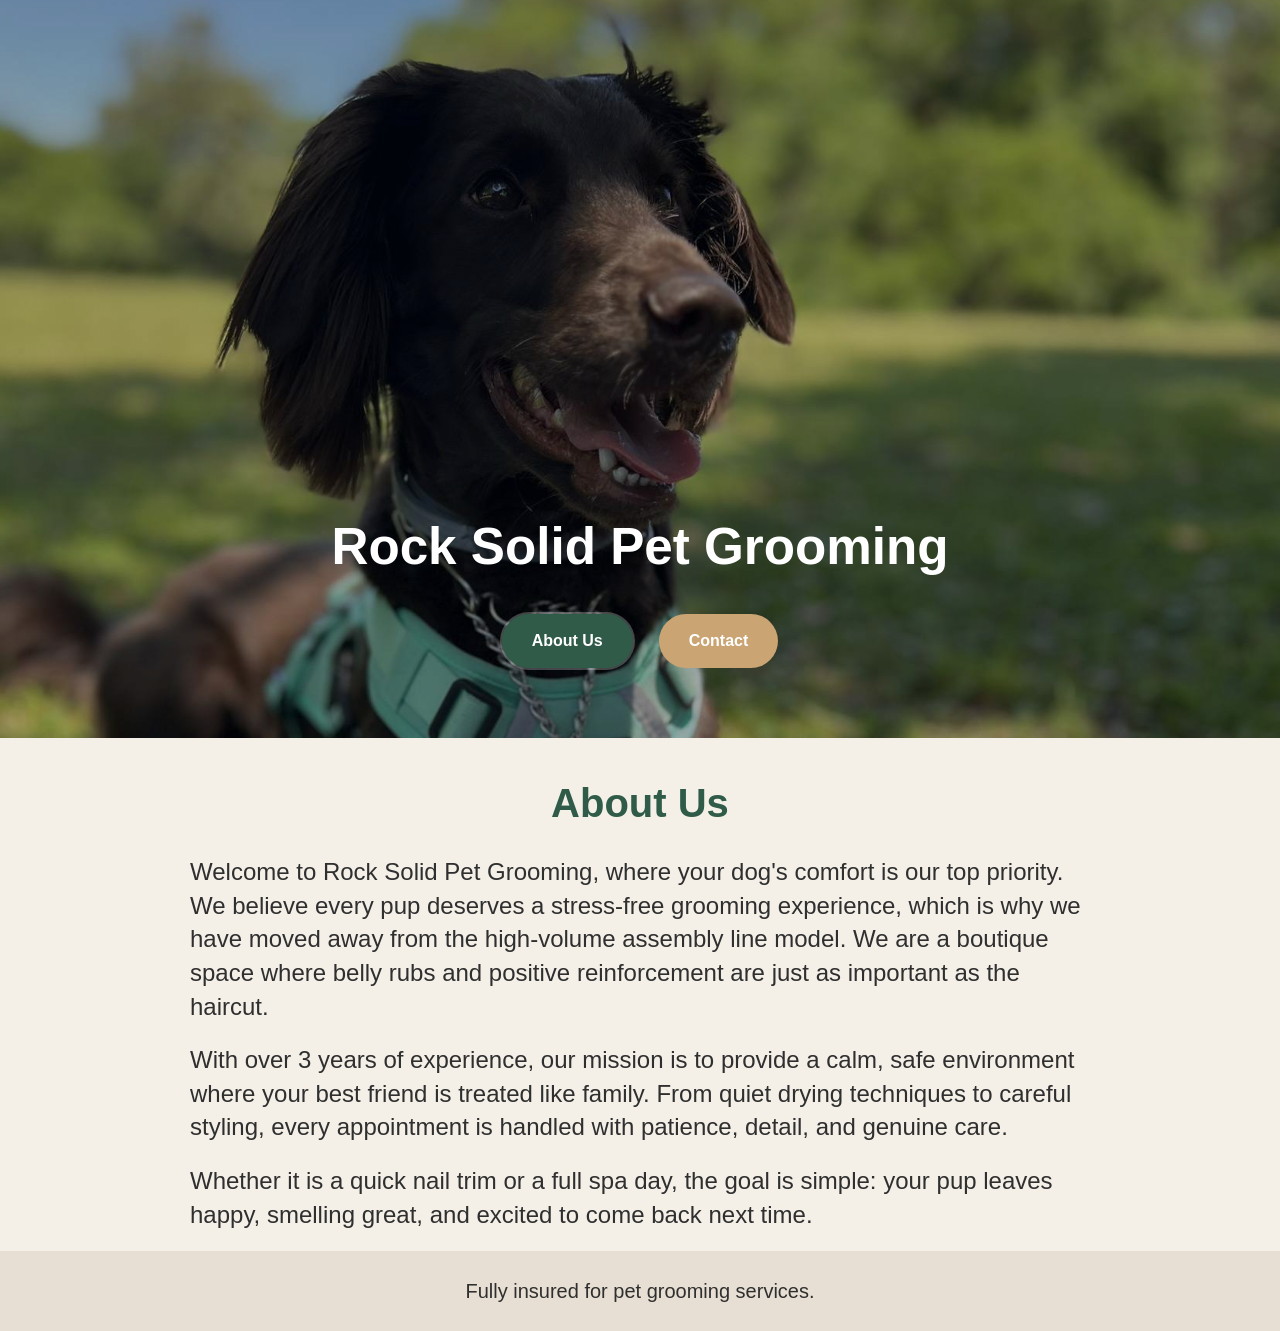
==== index.html @ a6730464 "removed price page removed price page" ====
<!DOCTYPE html>
<html lang="en">
<head>
  <meta charset="utf-8">
  <meta name="viewport" content="width=device-width,initial-scale=1">
  <meta name="description" content="Rock Solid Pet Grooming offers calm, one-on-one pet grooming with patient care, detailed styling, and a low-stress experience for your dog.">
  <meta name="robots" content="index, follow">
  <title>Rock Solid Pet Grooming | About Us</title>
  <link rel="stylesheet" href="styles.css?v=20260322">
</head>
<body>
  <header class="hero hero-about">
    <div class="hero-content">
      <h1>Rock Solid Pet Grooming</h1>
      <div class="nav-buttons hero-nav">
        <a href="#about" class="hero-btn is-active" aria-current="page">About Us</a>
        <!-- <a href="price_page.html" class="hero-btn">Services &amp; Pricing</a> -->
        <a href="contact.html" class="hero-btn">Contact</a>
      </div>
    </div>
  </header>

  <main>
    <section id="about">
      <h2>About Us</h2>
      <p>
        Welcome to Rock Solid Pet Grooming, where your dog's comfort is our top priority.
        We believe every pup deserves a stress-free grooming experience, which is why we have
        moved away from the high-volume assembly line model. We are a boutique space where
        belly rubs and positive reinforcement are just as important as the haircut.
      </p>
      <p>
        With over 3 years of experience, our mission is to provide a calm, safe environment
        where your best friend is treated like family. From quiet drying techniques to careful
        styling, every appointment is handled with patience, detail, and genuine care.
      </p>
      <p>
        Whether it is a quick nail trim or a full spa day, the goal is simple: your pup leaves
        happy, smelling great, and excited to come back next time.
      </p>
    </section>
  </main>

  <section class="footer-strip footer-simple">
    <p>Fully insured for pet grooming services.</p>
  </section>
</body>
</html>
---- styles.css ----
* {
  box-sizing: border-box;
}

html {
  scroll-behavior: smooth;
}

body {
  margin: 0;
  font-family: Arial, sans-serif;
  background: #f4f0e8;
  color: #2f2f2f;
  line-height: 1.6;
}

a {
  text-decoration: none;
}

/* HERO */
.hero {
  background:
    linear-gradient(rgba(0, 0, 0, 0.35), rgba(0, 0, 0, 0.35)),
    url("/imageshero.jpg");
  background-size: cover;
  background-position: center 10%;
  background-repeat: no-repeat;
  min-height: 111vh;
  display: flex;
  align-items: flex-end;
  justify-content: center;
  text-align: center;
  color: rgb(255, 255, 255);
  padding: 120px 20px;
}

.hero-about {
  min-height: 82vh;
  padding: 110px 20px 70px;
}

.hero-content {
  max-width: 800px;
  margin: 0 auto;
}

.hero h1 {
  font-size: 3.2rem;
  margin-bottom: 12px;
}

.hero-btn {
  display: inline-block;
  background: #caa472;
  color: white;
  padding: 14px 30px;
  border-radius: 999px;
  font-weight: bold;
  margin: 8px 6px 0;
  transition: background 0.2s ease, transform 0.2s ease;
}

.hero-btn:hover {
  background: #b89263;
  transform: translateY(-2px);
}

/* INDEX */
.index-shell {
  min-height: 100vh;
  display: flex;
  align-items: center;
  justify-content: center;
  padding: 40px 20px;
  background:
    linear-gradient(rgba(47, 91, 72, 0.18), rgba(47, 91, 72, 0.06)),
    #f4f0e8;
}

.index-card {
  width: min(100%, 760px);
  padding: 48px 32px;
  text-align: center;
  background: #faf7f2;
  border: 1px solid #e5dccf;
  border-radius: 24px;
  box-shadow: 0 10px 24px rgba(0, 0, 0, 0.06);
}

.index-card h1 {
  margin: 0 0 16px;
  font-size: 3rem;
  color: #2f5b48;
}

.index-label {
  margin: 0 0 10px;
  color: #6d5130;
  font-size: 0.9rem;
  font-weight: bold;
  letter-spacing: 0.08em;
  text-transform: uppercase;
}

.index-copy {
  max-width: 32rem;
  margin: 0 auto 24px;
  font-size: 1.1rem;
}

.index-links {
  display: flex;
  justify-content: center;
  gap: 14px;
  flex-wrap: wrap;
}

/* MAIN SECTIONS */
main section {
  max-width: 1000px;
  margin: 0 auto;
  padding: 0 20px;
}

h2 {
  font-size: 2.5rem;
  color: #2f5b48;
  margin-bottom: 20px;
  text-align: center;
}

/* ABOUT */
#about {
  padding-top: 0;
  padding-bottom: 0;
}

#about p {
  max-width: 900px;
  margin: 0 auto 20px;
  line-height: 1.4;
  font-size: 1.5rem;
}

/* SERVICES */
#services {
  padding-top: 5px;
}

.service-grid {
  display: grid;
  grid-template-columns: repeat(auto-fit, minmax(220px, 1fr));
  gap: 24px;
  margin-top: 25px;
}

.card {
  background: #f8f4ec;
  padding: 0 20px;
  border-radius: 14px;
  box-shadow: 0 8px 20px rgba(0, 0, 0, 0.05);
  transition: transform 0.2s ease;
  text-align: center;
}

.card:hover {
  transform: translateY(-4px);
}

.card h3 {
  margin-top: 0;
  margin-bottom: 10px;
  color: #2f5b48;
  font-size: 1.25rem;
}

.price {
  margin: 0;
  font-size: 1.25rem;
  font-weight: bold;
  color: #caa472;
}

.pricing-note {
  margin-top: 24px;
  font-size: 0.76rem;
  color: #555;
  text-align: center;
}

.pricing-link-row {
  margin-top: 24px;
  text-align: center;
}

/* SHARED BANNER / BUTTONS */
.top-banner {
  background-color: #e7dfd3;
  padding: 36px 24px 32px;
  text-align: center;
  border-bottom: 1px solid #d8cebf;
}

.top-banner h1 {
  margin: 0;
  font-size: 52px;
  color: white;
}

.top-banner p {
  margin: 10px 0 24px;
  font-size: 18px;
  color: tan;
}

.nav-buttons {
  display: flex;
  justify-content: center;
  gap: 14px;
  flex-wrap: wrap;
}

.hero-nav {
  margin-top: 18px;
}

.nav-button,
.hero-button {
  display: inline-block;
  background-color: #caa472;
  color: white;
  padding: 12px 28px;
  border-radius: 999px;
  font-weight: bold;
  transition: background-color 0.2s ease;
}

.nav-button:hover,
.hero-button:hover {
  background-color: #b89263;
}

.nav-button.secondary {
  background-color: #2f5b48;
}

.hero-btn.is-active,
.nav-button.is-active {
  background-color: #2f5b48;
  box-shadow: 0 0 0 2px rgba(255, 255, 255, 0.25);
  cursor: default;
}

/* SHARED PAGE LAYOUT */
.section {
  max-width: 1150px;
  margin: 0 auto;
  padding: 70px 24px;
}

.section-title {
  text-align: center;
  font-size: 56px;
  color: #2f5b48;
  margin: 0 0 18px;
  font-weight: 700;
}

.section-text {
  max-width: 900px;
  margin: 0 auto 50px;
  text-align: center;
  font-size: 20px;
  line-height: 1.7;
  color: #4d4d4d;
}

.pricing-banner {
  background:
    linear-gradient(rgba(47, 91, 72, 0.7), rgba(47, 91, 72, 0.55)),
    url("/imageshero.jpg");
  background-size: cover;
  background-position: center;
}

.pricing-page {
  padding-top: 40px;
  padding-bottom: 72px;
}

.doc-preview {
  max-width: 1120px;
  margin: 0 auto;
}

.doc-image {
  display: block;
  width: 100%;
  border: 1px solid #d8cebf;
  border-radius: 20px;
  background: white;
  box-shadow: 0 10px 24px rgba(0, 0, 0, 0.06);
}

.section-heading-block {
  margin-bottom: 44px;
}

.contact-page {
  padding-top: 56px;
  padding-bottom: 72px;
}

.contact-card {
  max-width: 760px;
  margin: 0 auto;
  padding: 36px 32px;
  text-align: center;
  background: #faf7f2;
  border: 1px solid #e5dccf;
  border-radius: 20px;
  box-shadow: 0 10px 24px rgba(0, 0, 0, 0.06);
}

.contact-card .section-text {
  margin-bottom: 28px;
}

.contact-line {
  margin: 12px 0;
  font-size: 1.2rem;
}

.contact-line a {
  color: #2f5b48;
  font-weight: bold;
}

/* INTAKE FORM */
.intake-page {
  padding-top: 56px;
  padding-bottom: 72px;
}

.intake-shell {
  max-width: 980px;
  margin: 0 auto;
}

.intake-heading .section-text {
  margin-bottom: 0;
}

.intake-form {
  background: #faf7f2;
  border: 1px solid #e5dccf;
  border-radius: 24px;
  box-shadow: 0 10px 24px rgba(0, 0, 0, 0.06);
  padding: 36px 32px;
}

.form-section + .form-section {
  margin-top: 36px;
  padding-top: 36px;
  border-top: 1px solid #e5dccf;
}

.form-section h3 {
  margin: 0 0 18px;
  font-size: 1.65rem;
  color: #2f5b48;
}

.form-grid {
  display: grid;
  gap: 18px;
}

.two-column {
  grid-template-columns: repeat(2, minmax(0, 1fr));
}

.three-column {
  grid-template-columns: repeat(3, minmax(0, 1fr));
}

.stacked {
  grid-template-columns: 1fr;
}

.intake-form label,
.intake-form legend,
.form-intro {
  font-size: 0.98rem;
  color: #3c3c3c;
}

.intake-form label {
  display: block;
  font-weight: 600;
}

.intake-form input[type="text"],
.intake-form input[type="tel"],
.intake-form input[type="email"],
.intake-form input[type="date"],
.intake-form textarea {
  width: 100%;
  margin-top: 8px;
  padding: 14px 16px;
  border: 1px solid #d8cebf;
  border-radius: 14px;
  background: #fffdf9;
  color: #2f2f2f;
  font: inherit;
}

.intake-form textarea {
  resize: vertical;
  min-height: 110px;
}

.intake-form fieldset {
  margin: 0;
  padding: 0;
  border: 0;
}

.intake-form legend {
  margin-bottom: 12px;
  font-weight: 700;
}

.choice-row,
.choice-grid {
  display: grid;
  gap: 12px;
}

.choice-row {
  grid-template-columns: repeat(auto-fit, minmax(180px, max-content));
}

.choice-grid {
  grid-template-columns: repeat(auto-fit, minmax(180px, 1fr));
}

.choice-pill,
.choice-card,
.check-card {
  display: flex;
  gap: 10px;
  align-items: flex-start;
  padding: 14px 16px;
  background: #fffdf9;
  border: 1px solid #e1d6c7;
  border-radius: 16px;
  font-weight: 600;
}

.choice-card,
.check-card {
  min-height: 100%;
}

.choice-pill input,
.choice-card input,
.check-card input {
  margin-top: 3px;
  accent-color: #2f5b48;
}

.form-intro {
  margin: 0 0 18px;
  line-height: 1.6;
  color: #555;
}

.submit-row {
  margin-top: 36px;
  text-align: center;
}

.submit-button {
  border: 0;
  border-radius: 999px;
  background: #2f5b48;
  color: #fff;
  padding: 16px 34px;
  font: inherit;
  font-weight: 700;
  cursor: pointer;
  transition: background-color 0.2s ease, transform 0.2s ease;
}

.submit-button:hover {
  background: #264b3c;
  transform: translateY(-1px);
}

.submit-note {
  margin: 14px 0 0;
  font-size: 0.95rem;
  color: #555;
}

.sr-only {
  position: absolute;
  width: 1px;
  height: 1px;
  padding: 0;
  margin: -1px;
  overflow: hidden;
  clip: rect(0, 0, 0, 0);
  white-space: nowrap;
  border: 0;
}

/* FOOTER */
.footer-strip {
  background: #e7dfd3;
  text-align: center;
  padding: 40px 20px;
}

.footer-simple {
  padding: 24px 20px;
}

.footer-strip h2 {
  margin: 0 0 14px;
  color: #2f6b57;
  font-size: 48px;
}

.footer-strip p {
  margin: 0;
  font-size: 20px;
}

/* MOBILE */
@media (max-width: 1000px) {
  .top-banner h1,
  .section-title {
    font-size: 42px;
  }
}

@media (max-width: 768px) {
  .hero {
    min-height: 45vh;
    padding: 50px 20px;
  }

  .hero-about {
    min-height: 52vh;
    padding: 60px 20px 42px;
  }

  .hero-services {
    min-height: 50vh;
    padding: 56px 20px 42px;
  }

  .hero h1 {
    font-size: 2.3rem;
  }

  h2 {
    font-size: 2rem;
  }

  .index-card {
    padding: 36px 24px;
  }

  .index-card h1 {
    font-size: 2.3rem;
  }

  .intake-form {
    padding: 28px 20px;
  }

  .two-column,
  .three-column {
    grid-template-columns: 1fr;
  }
}

@media (max-width: 700px) {
  .top-banner h1,
  .section-title {
    font-size: 34px;
  }

  .top-banner p,
  .section-text,
  .footer-strip p {
    font-size: 18px;
  }

  .footer-strip h2 {
    font-size: 34px;
  }
}
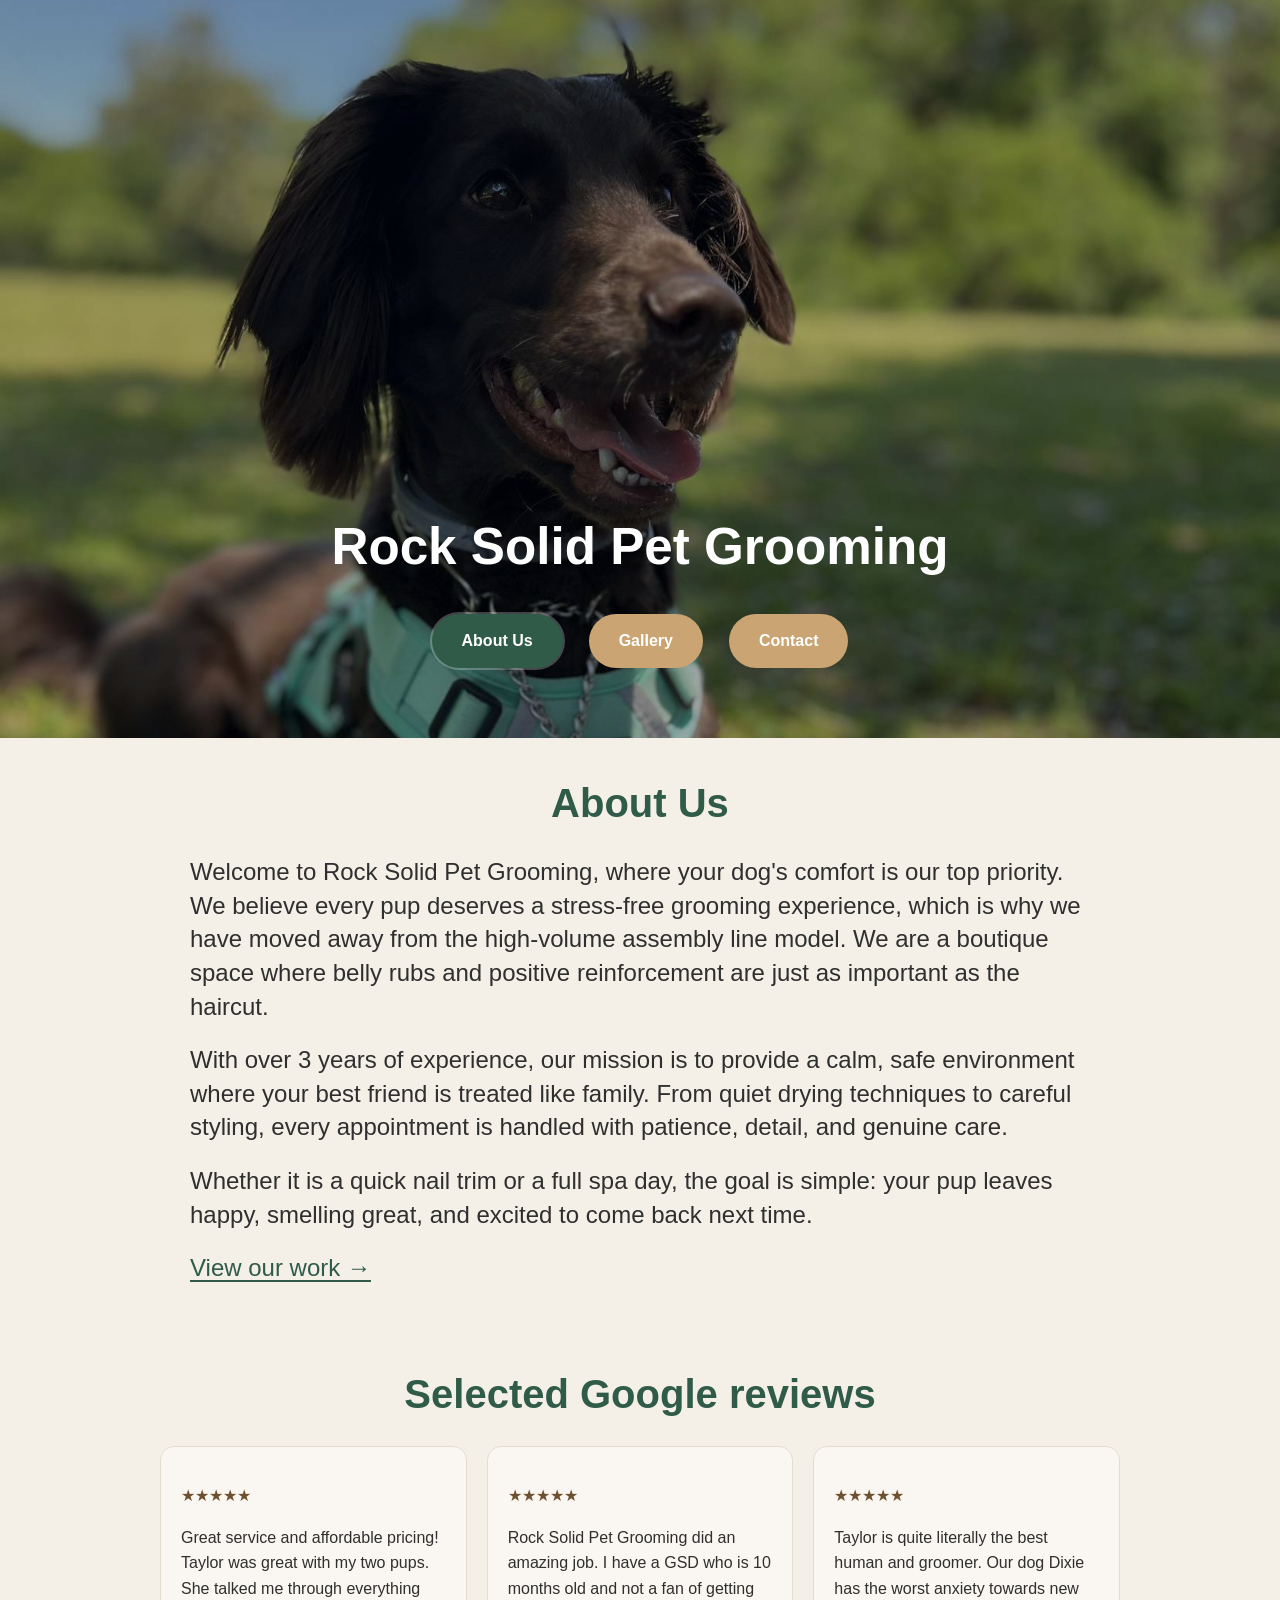
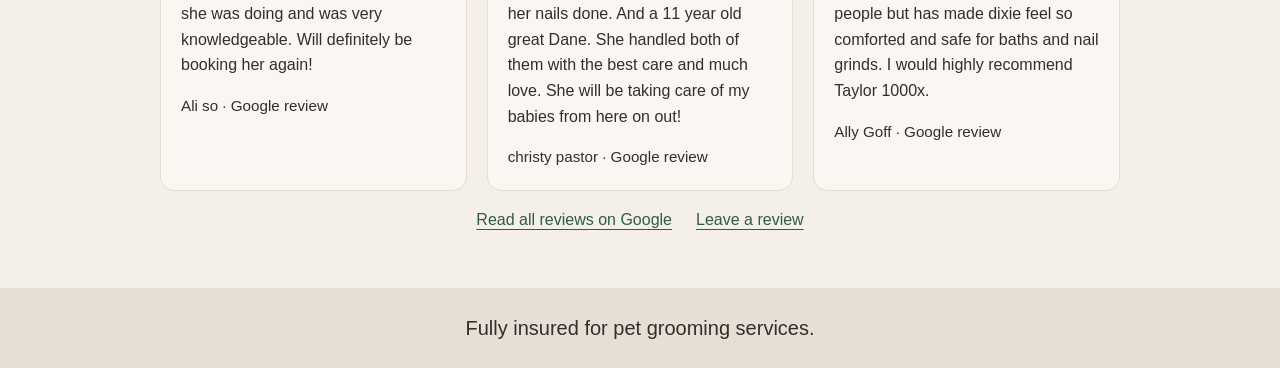
==== commit bcc7b894: "Save gallery draft and approved selected Google reviews" ====
--- a/index.html
+++ b/index.html
@@ -6,7 +6,7 @@
   <meta name="description" content="Rock Solid Pet Grooming offers calm, one-on-one pet grooming with patient care, detailed styling, and a low-stress experience for your dog.">
   <meta name="robots" content="index, follow">
   <title>Rock Solid Pet Grooming | About Us</title>
-  <link rel="stylesheet" href="styles.css?v=20260322">
+  <link rel="stylesheet" href="styles.css?v=20261004">
 </head>
 <body>
   <header class="hero hero-about">
@@ -15,6 +15,7 @@
       <div class="nav-buttons hero-nav">
         <a href="#about" class="hero-btn is-active" aria-current="page">About Us</a>
         <!-- <a href="price_page.html" class="hero-btn">Services &amp; Pricing</a> -->
+        <a href="gallery.html" class="hero-btn">Gallery</a>
         <a href="contact.html" class="hero-btn">Contact</a>
       </div>
     </div>
@@ -38,6 +39,32 @@
         Whether it is a quick nail trim or a full spa day, the goal is simple: your pup leaves
         happy, smelling great, and excited to come back next time.
       </p>
+      <p><a class="work-link" href="gallery.html">View our work &rarr;</a></p>
+    </section>
+    <section class="selected-reviews" id="reviews" aria-labelledby="reviews-title">
+      <h2 id="reviews-title">Selected Google reviews</h2>
+      <!-- Proposed selection, awaiting owner review. Wording and individual ratings verified October 4, 2026. -->
+      <div class="review-grid">
+        <figure class="review-card">
+          <p class="review-stars"><span aria-label="5 out of 5 stars"><span aria-hidden="true">★★★★★</span></span></p>
+          <blockquote><p>Great service and affordable pricing! Taylor was great with my two pups. She talked me through everything she was doing and was very knowledgeable. Will definitely be booking her again!</p></blockquote>
+          <figcaption>Ali so · Google review</figcaption>
+        </figure>
+        <figure class="review-card">
+          <p class="review-stars"><span aria-label="5 out of 5 stars"><span aria-hidden="true">★★★★★</span></span></p>
+          <blockquote><p>Rock Solid Pet Grooming did an amazing job. I have a GSD who is 10 months old and not a fan of getting her nails done. And a 11 year old great Dane. She handled both of them with the best care and much love. She will be taking care of my babies from here on out!</p></blockquote>
+          <figcaption>christy pastor · Google review</figcaption>
+        </figure>
+        <figure class="review-card">
+          <p class="review-stars"><span aria-label="5 out of 5 stars"><span aria-hidden="true">★★★★★</span></span></p>
+          <blockquote><p>Taylor is quite literally the best human and groomer. Our dog Dixie has the worst anxiety towards new people but has made dixie feel so comforted and safe for baths and nail grinds. I would highly recommend Taylor 1000x.</p></blockquote>
+          <figcaption>Ally Goff · Google review</figcaption>
+        </figure>
+      </div>
+      <p class="review-links">
+        <a href="https://www.google.com/search?kgmid=/g/11n9gpdpj_&amp;q=Rock+Solid+Pet+Grooming#lrd=0xa57da2c9472063d:0xaf195fa5d25a0309,1,,,,">Read all reviews on Google</a>
+        <a href="https://www.google.com/search?kgmid=/g/11n9gpdpj_&amp;q=Rock+Solid+Pet+Grooming#lrd=0xa57da2c9472063d:0xaf195fa5d25a0309,3,,,,">Leave a review</a>
+      </p>
     </section>
   </main>
 
--- a/styles.css
+++ b/styles.css
@@ -605,3 +605,35 @@
     font-size: 34px;
   }
 }
+
+/* GALLERY AND SELECTED REVIEWS */
+.work-link { color: #2f5b48; text-decoration: underline; text-underline-offset: 4px; }
+.gallery-page { padding-top: 36px; }
+.gallery-page .section-text { margin-bottom: 28px; }
+.gallery-grid { display: grid; grid-template-columns: repeat(3, minmax(0, 1fr)); gap: 20px; }
+.gallery-grid a { display: block; border-radius: 14px; overflow: hidden; background: #e7dfd3; }
+.gallery-grid img { display: block; width: 100%; height: auto; aspect-ratio: 1; object-fit: contain; }
+.gallery-grid a:focus-visible, .work-link:focus-visible, .selected-reviews a:focus-visible { outline: 3px solid #2f5b48; outline-offset: 4px; }
+.development-notice { padding: 20px; border: 2px dashed #6d5130; color: #6d5130; background: #faf7f2; }
+.photo-viewer { width: min(1100px, calc(100% - 24px)); max-width: none; height: calc(100dvh - 24px); max-height: none; padding: 16px; border: 0; border-radius: 16px; background: #faf7f2; color: #2f2f2f; }
+.photo-viewer[open] { display: flex; flex-direction: column; gap: 12px; }
+.photo-viewer::backdrop { background: rgba(0, 0, 0, .85); }
+.viewer-toolbar, .viewer-navigation { display: flex; justify-content: space-between; align-items: center; gap: 12px; flex-shrink: 0; }
+.viewer-count { margin: 0; }
+.photo-viewer button { min-height: 44px; padding: 10px 16px; border: 0; border-radius: 999px; background: #2f5b48; color: white; font: inherit; cursor: pointer; }
+.photo-viewer button:focus-visible { outline: 3px solid #6d5130; outline-offset: 3px; }
+.photo-viewer button:disabled { opacity: .5; cursor: default; }
+.viewer-image-area { flex: 1; min-height: 0; display: flex; justify-content: center; align-items: center; }
+.viewer-image { display: block; max-width: 100%; max-height: 100%; object-fit: contain; }
+.viewer-image[hidden] { display: none; }
+.viewer-error { text-align: center; }
+.selected-reviews { padding-top: 24px; padding-bottom: 40px; }
+.review-grid { display: grid; grid-template-columns: repeat(3, minmax(0, 1fr)); gap: 20px; }
+.review-card { margin: 0; padding: 20px; background: #faf7f2; border: 1px solid #e5dccf; border-radius: 14px; }
+.review-card blockquote { margin: 0 0 16px; }
+.review-card figcaption { font-size: .95rem; }
+.review-stars { color: #6d5130; }
+.review-links { display: flex; justify-content: center; flex-wrap: wrap; gap: 12px 24px; }
+.review-links a { color: #2f5b48; text-decoration: underline; text-underline-offset: 4px; }
+@media (max-width: 800px) { .gallery-grid { grid-template-columns: repeat(2, minmax(0, 1fr)); } .review-grid { grid-template-columns: 1fr; } }
+@media (max-width: 420px) { .gallery-grid { grid-template-columns: 1fr; gap: 16px; } .gallery-page { padding-left: 8px; padding-right: 8px; } .photo-viewer { padding: 12px; } }
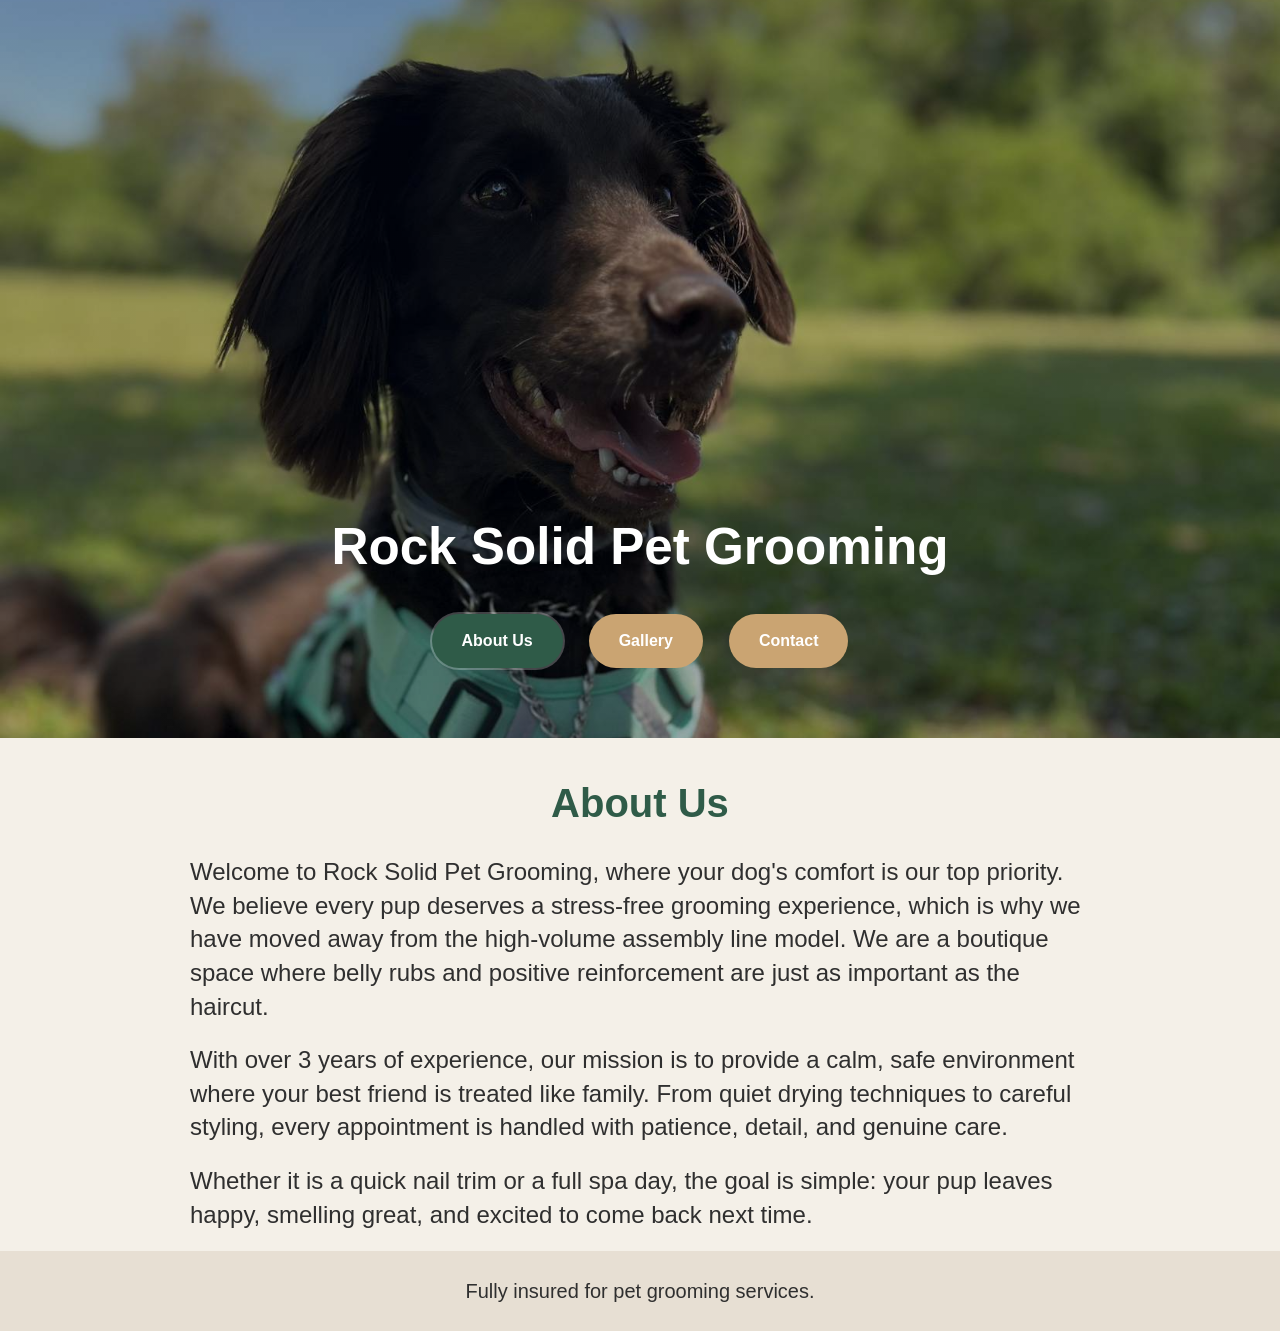
==== commit ee8c4407: "Add gallery navigation link" ====
--- a/index.html
+++ b/index.html
@@ -6,7 +6,7 @@
   <meta name="description" content="Rock Solid Pet Grooming offers calm, one-on-one pet grooming with patient care, detailed styling, and a low-stress experience for your dog.">
   <meta name="robots" content="index, follow">
   <title>Rock Solid Pet Grooming | About Us</title>
-  <link rel="stylesheet" href="styles.css?v=20261004">
+  <link rel="stylesheet" href="styles.css?v=20260322">
 </head>
 <body>
   <header class="hero hero-about">
@@ -39,32 +39,6 @@
         Whether it is a quick nail trim or a full spa day, the goal is simple: your pup leaves
         happy, smelling great, and excited to come back next time.
       </p>
-      <p><a class="work-link" href="gallery.html">View our work &rarr;</a></p>
-    </section>
-    <section class="selected-reviews" id="reviews" aria-labelledby="reviews-title">
-      <h2 id="reviews-title">Selected Google reviews</h2>
-      <!-- Proposed selection, awaiting owner review. Wording and individual ratings verified October 4, 2026. -->
-      <div class="review-grid">
-        <figure class="review-card">
-          <p class="review-stars"><span aria-label="5 out of 5 stars"><span aria-hidden="true">★★★★★</span></span></p>
-          <blockquote><p>Great service and affordable pricing! Taylor was great with my two pups. She talked me through everything she was doing and was very knowledgeable. Will definitely be booking her again!</p></blockquote>
-          <figcaption>Ali so · Google review</figcaption>
-        </figure>
-        <figure class="review-card">
-          <p class="review-stars"><span aria-label="5 out of 5 stars"><span aria-hidden="true">★★★★★</span></span></p>
-          <blockquote><p>Rock Solid Pet Grooming did an amazing job. I have a GSD who is 10 months old and not a fan of getting her nails done. And a 11 year old great Dane. She handled both of them with the best care and much love. She will be taking care of my babies from here on out!</p></blockquote>
-          <figcaption>christy pastor · Google review</figcaption>
-        </figure>
-        <figure class="review-card">
-          <p class="review-stars"><span aria-label="5 out of 5 stars"><span aria-hidden="true">★★★★★</span></span></p>
-          <blockquote><p>Taylor is quite literally the best human and groomer. Our dog Dixie has the worst anxiety towards new people but has made dixie feel so comforted and safe for baths and nail grinds. I would highly recommend Taylor 1000x.</p></blockquote>
-          <figcaption>Ally Goff · Google review</figcaption>
-        </figure>
-      </div>
-      <p class="review-links">
-        <a href="https://www.google.com/search?kgmid=/g/11n9gpdpj_&amp;q=Rock+Solid+Pet+Grooming#lrd=0xa57da2c9472063d:0xaf195fa5d25a0309,1,,,,">Read all reviews on Google</a>
-        <a href="https://www.google.com/search?kgmid=/g/11n9gpdpj_&amp;q=Rock+Solid+Pet+Grooming#lrd=0xa57da2c9472063d:0xaf195fa5d25a0309,3,,,,">Leave a review</a>
-      </p>
     </section>
   </main>
 
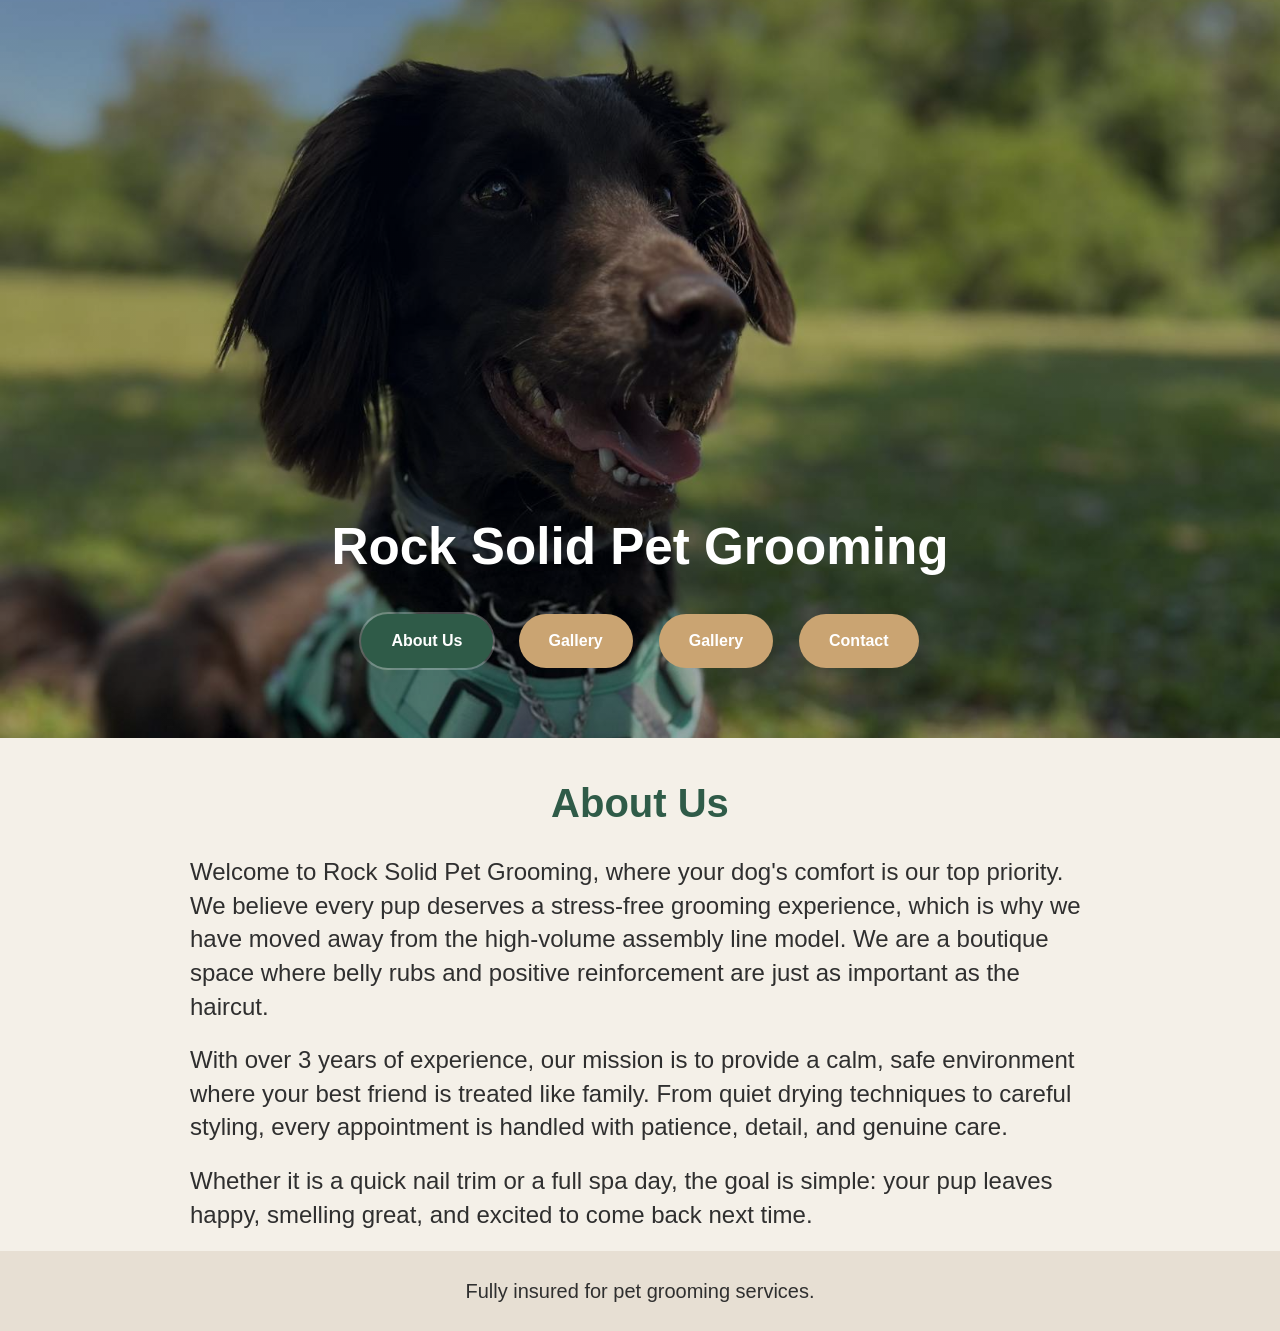
==== commit 7a66e628: "Link gallery from site navigation" ====
--- a/index.html
+++ b/index.html
@@ -15,6 +15,7 @@
       <div class="nav-buttons hero-nav">
         <a href="#about" class="hero-btn is-active" aria-current="page">About Us</a>
         <!-- <a href="price_page.html" class="hero-btn">Services &amp; Pricing</a> -->
+        <a href="gallery.html" class="hero-btn">Gallery</a>
         <a href="gallery.html" class="hero-btn">Gallery</a>
         <a href="contact.html" class="hero-btn">Contact</a>
       </div>
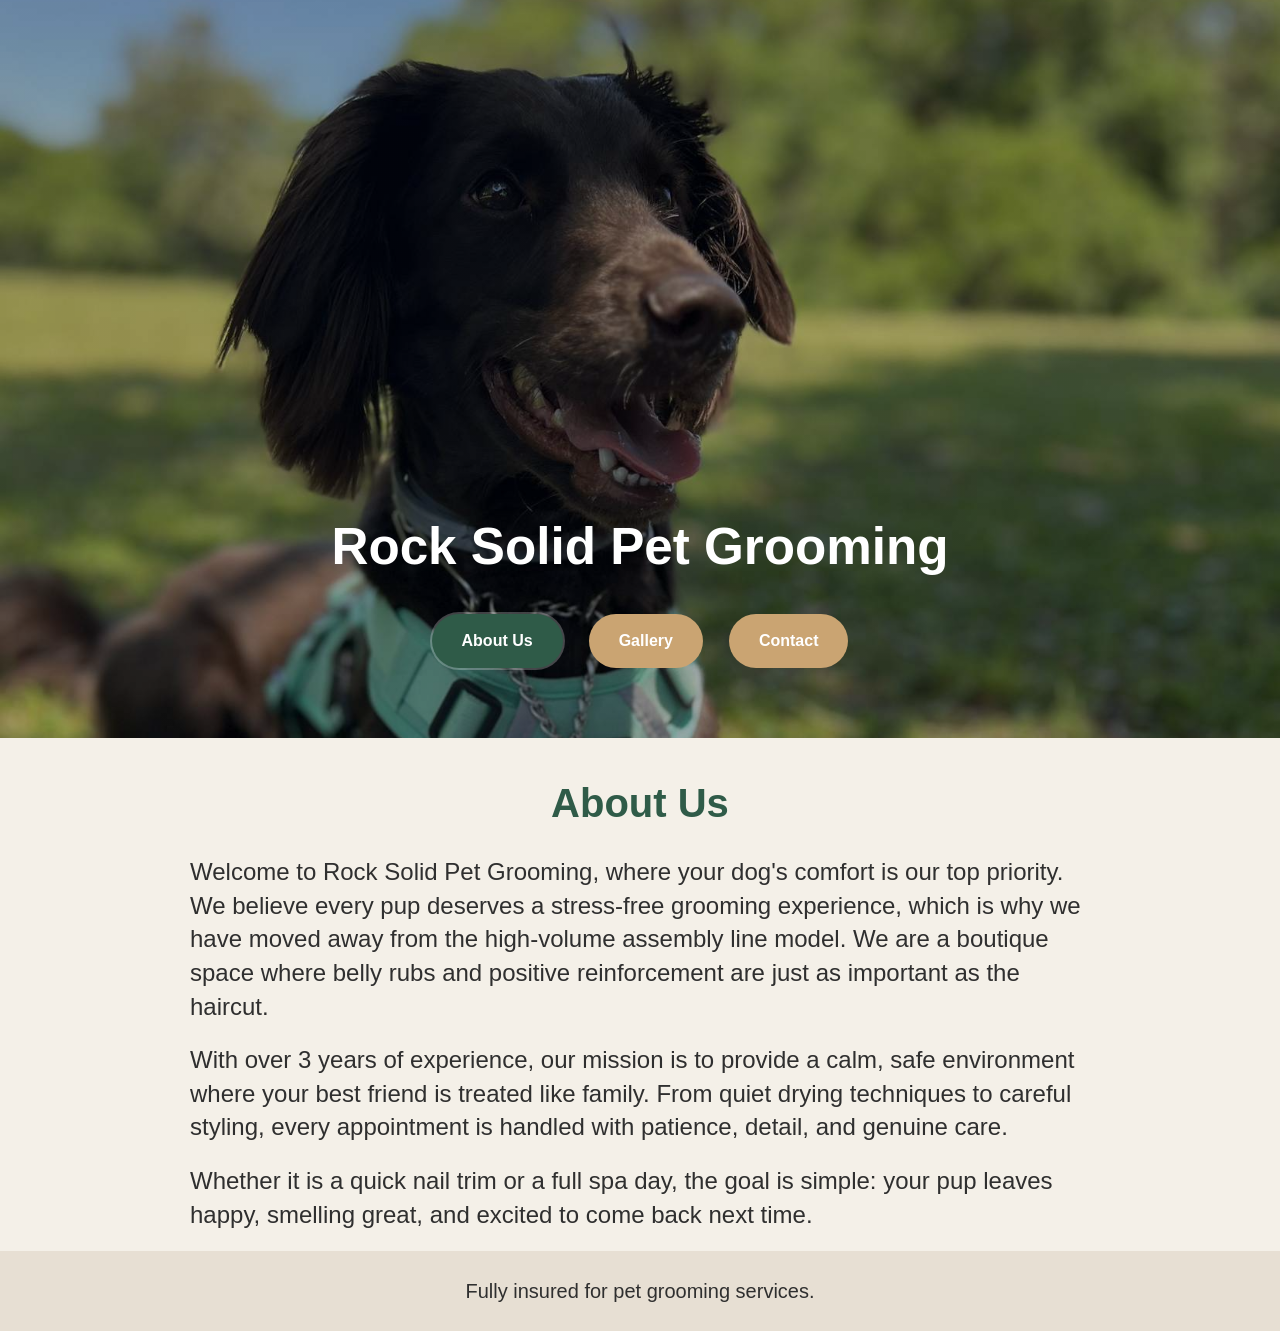
==== commit 6fdc55ca: "Fix duplicate Gallery navigation link on development" ====
--- a/index.html
+++ b/index.html
@@ -15,7 +15,6 @@
       <div class="nav-buttons hero-nav">
         <a href="#about" class="hero-btn is-active" aria-current="page">About Us</a>
         <!-- <a href="price_page.html" class="hero-btn">Services &amp; Pricing</a> -->
-        <a href="gallery.html" class="hero-btn">Gallery</a>
         <a href="gallery.html" class="hero-btn">Gallery</a>
         <a href="contact.html" class="hero-btn">Contact</a>
       </div>
--- a/styles.css
+++ b/styles.css
@@ -606,34 +606,23 @@
   }
 }
 
-/* GALLERY AND SELECTED REVIEWS */
-.work-link { color: #2f5b48; text-decoration: underline; text-underline-offset: 4px; }
-.gallery-page { padding-top: 36px; }
-.gallery-page .section-text { margin-bottom: 28px; }
-.gallery-grid { display: grid; grid-template-columns: repeat(3, minmax(0, 1fr)); gap: 20px; }
-.gallery-grid a { display: block; border-radius: 14px; overflow: hidden; background: #e7dfd3; }
-.gallery-grid img { display: block; width: 100%; height: auto; aspect-ratio: 1; object-fit: contain; }
-.gallery-grid a:focus-visible, .work-link:focus-visible, .selected-reviews a:focus-visible { outline: 3px solid #2f5b48; outline-offset: 4px; }
-.development-notice { padding: 20px; border: 2px dashed #6d5130; color: #6d5130; background: #faf7f2; }
-.photo-viewer { width: min(1100px, calc(100% - 24px)); max-width: none; height: calc(100dvh - 24px); max-height: none; padding: 16px; border: 0; border-radius: 16px; background: #faf7f2; color: #2f2f2f; }
-.photo-viewer[open] { display: flex; flex-direction: column; gap: 12px; }
-.photo-viewer::backdrop { background: rgba(0, 0, 0, .85); }
-.viewer-toolbar, .viewer-navigation { display: flex; justify-content: space-between; align-items: center; gap: 12px; flex-shrink: 0; }
-.viewer-count { margin: 0; }
-.photo-viewer button { min-height: 44px; padding: 10px 16px; border: 0; border-radius: 999px; background: #2f5b48; color: white; font: inherit; cursor: pointer; }
-.photo-viewer button:focus-visible { outline: 3px solid #6d5130; outline-offset: 3px; }
-.photo-viewer button:disabled { opacity: .5; cursor: default; }
-.viewer-image-area { flex: 1; min-height: 0; display: flex; justify-content: center; align-items: center; }
-.viewer-image { display: block; max-width: 100%; max-height: 100%; object-fit: contain; }
-.viewer-image[hidden] { display: none; }
-.viewer-error { text-align: center; }
-.selected-reviews { padding-top: 24px; padding-bottom: 40px; }
-.review-grid { display: grid; grid-template-columns: repeat(3, minmax(0, 1fr)); gap: 20px; }
-.review-card { margin: 0; padding: 20px; background: #faf7f2; border: 1px solid #e5dccf; border-radius: 14px; }
-.review-card blockquote { margin: 0 0 16px; }
-.review-card figcaption { font-size: .95rem; }
-.review-stars { color: #6d5130; }
-.review-links { display: flex; justify-content: center; flex-wrap: wrap; gap: 12px 24px; }
-.review-links a { color: #2f5b48; text-decoration: underline; text-underline-offset: 4px; }
-@media (max-width: 800px) { .gallery-grid { grid-template-columns: repeat(2, minmax(0, 1fr)); } .review-grid { grid-template-columns: 1fr; } }
-@media (max-width: 420px) { .gallery-grid { grid-template-columns: 1fr; gap: 16px; } .gallery-page { padding-left: 8px; padding-right: 8px; } .photo-viewer { padding: 12px; } }
+/* GALLERY */
+.gallery-page { padding-top: 56px; padding-bottom: 76px; }
+.gallery-shell { max-width: 980px; margin: 0 auto; }
+.gallery-page .section-text { margin-bottom: 34px; }
+.gallery-grid { display: grid; grid-template-columns: repeat(3, minmax(0, 1fr)); gap: 18px; }
+.gallery-tile { display: block; width: 100%; aspect-ratio: 1; padding: 0; border: 0; border-radius: 16px; overflow: hidden; background: #e7dfd3; cursor: zoom-in; box-shadow: 0 6px 16px rgba(0,0,0,.08); transition: transform .18s ease, box-shadow .18s ease; }
+.gallery-tile:hover { transform: translateY(-3px); box-shadow: 0 10px 22px rgba(0,0,0,.13); }
+.gallery-tile:focus-visible, .gallery-close:focus-visible { outline: 3px solid #2f5b48; outline-offset: 3px; }
+.gallery-tile img { width: 100%; height: 100%; object-fit: cover; display: block; }
+.gallery-placeholder { display: flex; flex-direction: column; justify-content: center; align-items: center; gap: 10px; width: 100%; height: 100%; color: #2f5b48; font-size: 1rem; font-weight: 700; letter-spacing: .03em; background: linear-gradient(135deg, #f8f4ec, #dfd2bd); }
+.gallery-paw { font-size: 2.8rem; line-height: 1; opacity: .65; }
+.gallery-lightbox { width: min(92vw, 780px); max-height: 90vh; padding: 44px 16px 16px; border: none; border-radius: 18px; background: #faf7f2; box-shadow: 0 20px 60px rgba(0,0,0,.3); }
+.gallery-lightbox::backdrop { background: rgba(0,0,0,.76); }
+.gallery-close { position: absolute; top: 4px; right: 10px; background: transparent; color: #2f2f2f; border: 0; font-size: 2rem; cursor: pointer; }
+.gallery-lightbox-content { display: flex; justify-content: center; align-items: center; }
+.gallery-enlarged { max-width: 100%; max-height: calc(90vh - 75px); object-fit: contain; border-radius: 10px; }
+.gallery-enlarged-placeholder { min-height: min(60vw, 540px); }
+@media (max-width: 700px) { .gallery-grid { grid-template-columns: repeat(2, minmax(0, 1fr)); gap: 12px; } }
+@media (max-width: 400px) { .gallery-grid { grid-template-columns: 1fr; } }
+@media (prefers-reduced-motion: reduce) { .gallery-tile { transition: none; } }
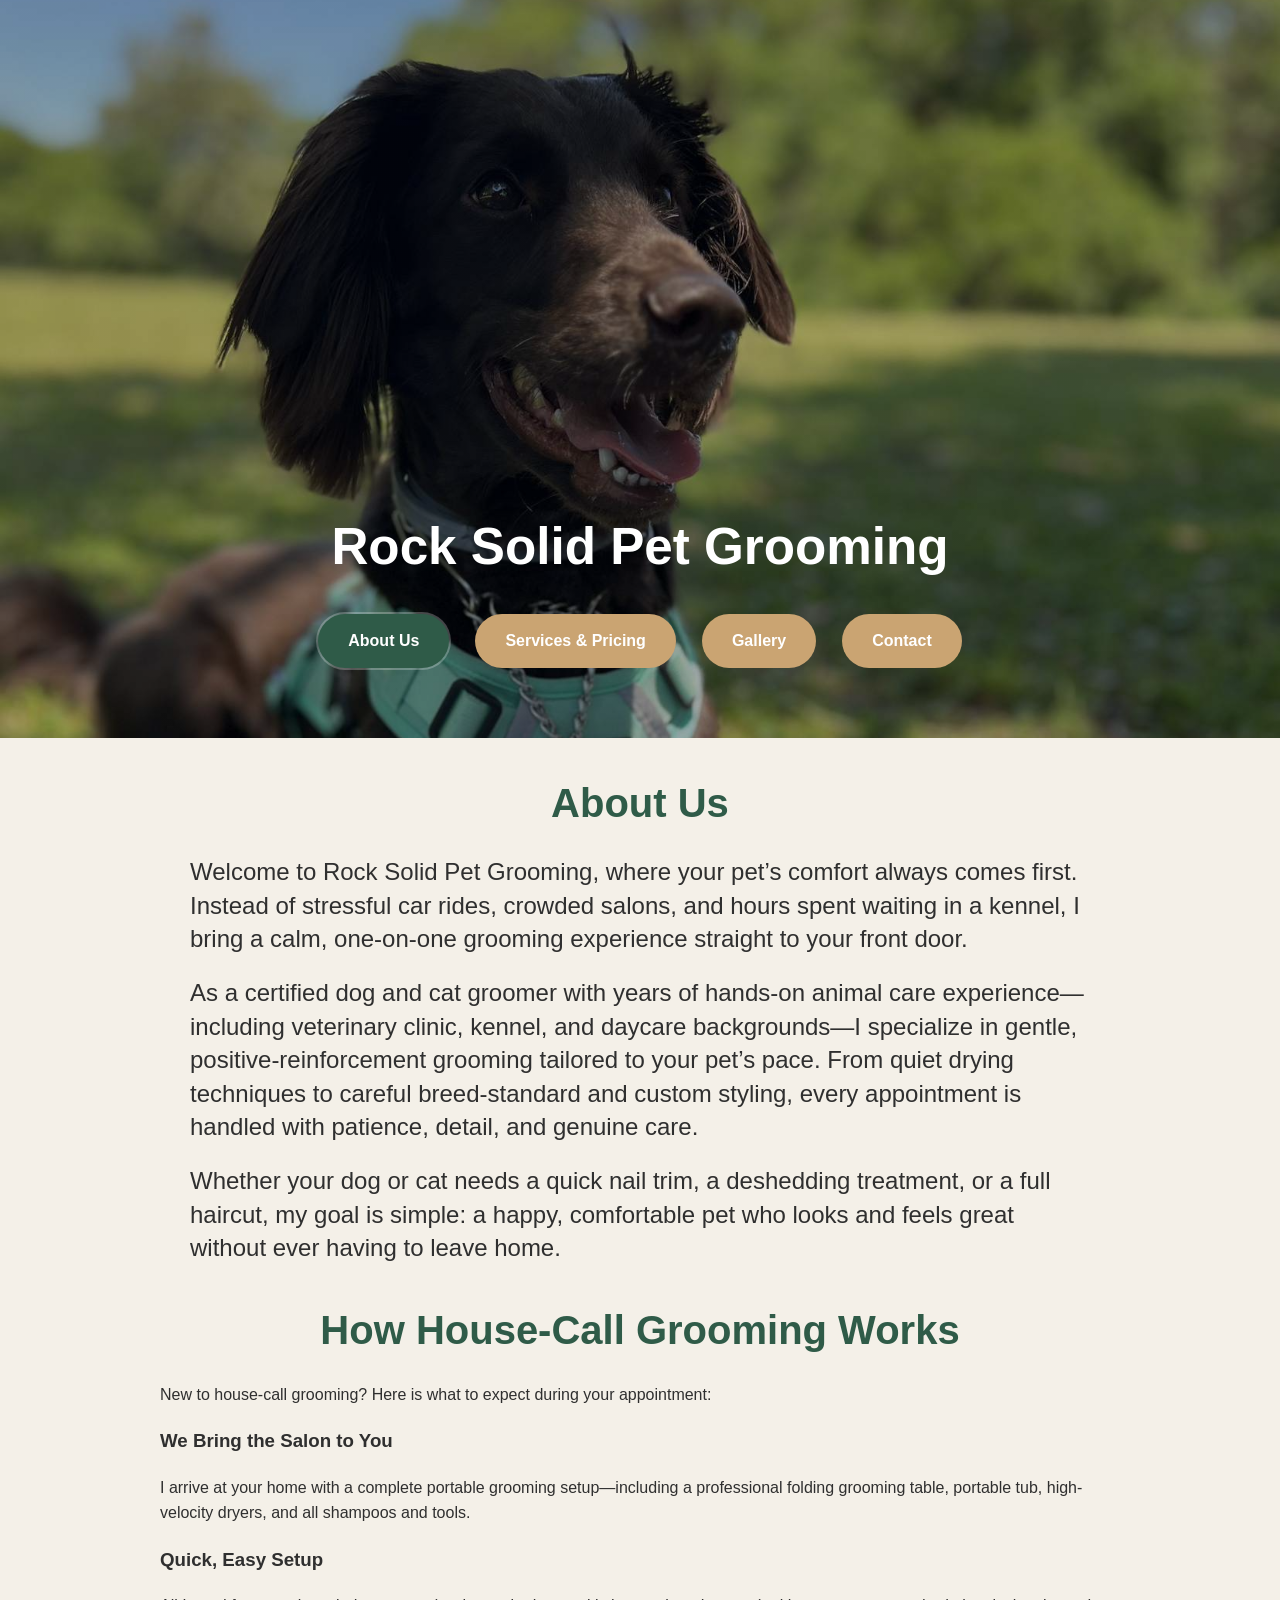
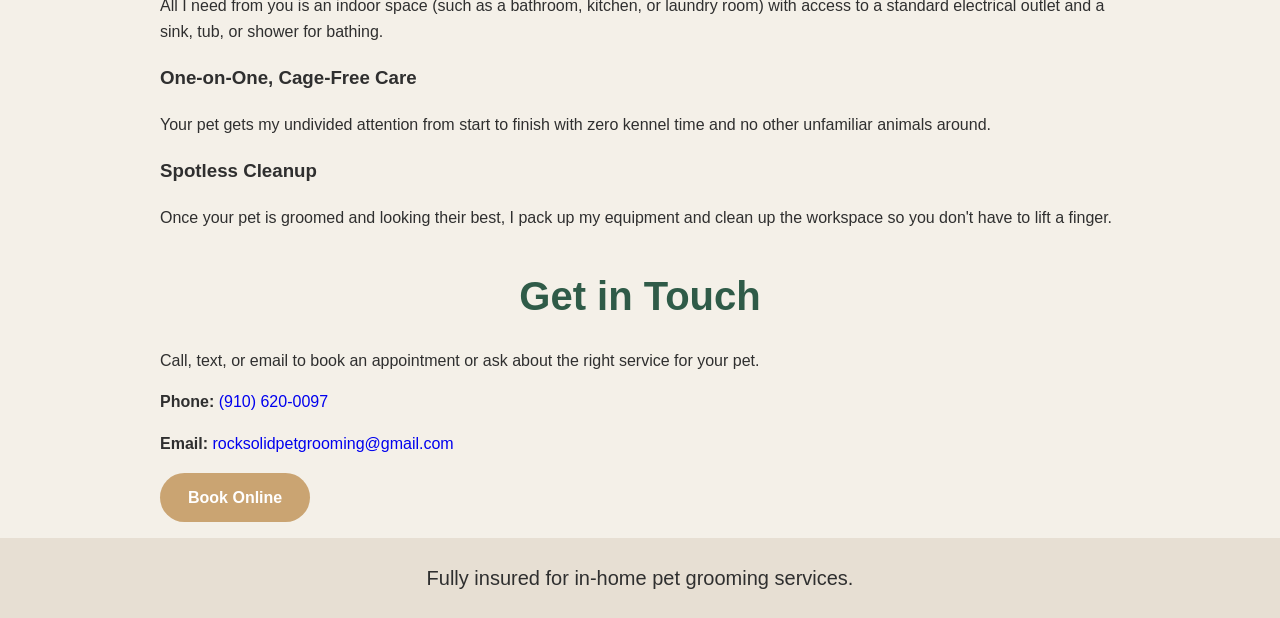
==== commit 45d9c1c6: "Update index.html for About and service pricing content" ====
--- a/index.html
+++ b/index.html
@@ -3,10 +3,10 @@
 <head>
   <meta charset="utf-8">
   <meta name="viewport" content="width=device-width,initial-scale=1">
-  <meta name="description" content="Rock Solid Pet Grooming offers calm, one-on-one pet grooming with patient care, detailed styling, and a low-stress experience for your dog.">
+  <meta name="description" content="Rock Solid Pet Grooming provides insured, one-on-one house-call dog and cat grooming in the comfort of your home.">
   <meta name="robots" content="index, follow">
   <title>Rock Solid Pet Grooming | About Us</title>
-  <link rel="stylesheet" href="styles.css?v=20260322">
+  <link rel="stylesheet" href="styles.css?v=20261123-content">
 </head>
 <body>
   <header class="hero hero-about">
@@ -14,7 +14,7 @@
       <h1>Rock Solid Pet Grooming</h1>
       <div class="nav-buttons hero-nav">
         <a href="#about" class="hero-btn is-active" aria-current="page">About Us</a>
-        <!-- <a href="price_page.html" class="hero-btn">Services &amp; Pricing</a> -->
+        <a href="price_page.html" class="hero-btn">Services &amp; Pricing</a>
         <a href="gallery.html" class="hero-btn">Gallery</a>
         <a href="contact.html" class="hero-btn">Contact</a>
       </div>
@@ -22,28 +22,47 @@
   </header>
 
   <main>
-    <section id="about">
-      <h2>About Us</h2>
-      <p>
-        Welcome to Rock Solid Pet Grooming, where your dog's comfort is our top priority.
-        We believe every pup deserves a stress-free grooming experience, which is why we have
-        moved away from the high-volume assembly line model. We are a boutique space where
-        belly rubs and positive reinforcement are just as important as the haircut.
-      </p>
-      <p>
-        With over 3 years of experience, our mission is to provide a calm, safe environment
-        where your best friend is treated like family. From quiet drying techniques to careful
-        styling, every appointment is handled with patience, detail, and genuine care.
-      </p>
-      <p>
-        Whether it is a quick nail trim or a full spa day, the goal is simple: your pup leaves
-        happy, smelling great, and excited to come back next time.
-      </p>
+    <section id="about" class="about-content" aria-labelledby="about-title">
+      <h2 id="about-title">About Us</h2>
+      <p>Welcome to Rock Solid Pet Grooming, where your pet’s comfort always comes first. Instead of stressful car rides, crowded salons, and hours spent waiting in a kennel, I bring a calm, one-on-one grooming experience straight to your front door.</p>
+      <p>As a certified dog and cat groomer with years of hands-on animal care experience—including veterinary clinic, kennel, and daycare backgrounds—I specialize in gentle, positive-reinforcement grooming tailored to your pet’s pace. From quiet drying techniques to careful breed-standard and custom styling, every appointment is handled with patience, detail, and genuine care.</p>
+      <p>Whether your dog or cat needs a quick nail trim, a deshedding treatment, or a full haircut, my goal is simple: a happy, comfortable pet who looks and feels great without ever having to leave home.</p>
+    </section>
+
+    <section id="how-house-call-works" class="house-call-section" aria-labelledby="house-call-title">
+      <h2 id="house-call-title">How House-Call Grooming Works</h2>
+      <p class="house-call-intro">New to house-call grooming? Here is what to expect during your appointment:</p>
+      <div class="house-call-grid">
+        <article class="house-call-card">
+          <h3>We Bring the Salon to You</h3>
+          <p>I arrive at your home with a complete portable grooming setup—including a professional folding grooming table, portable tub, high-velocity dryers, and all shampoos and tools.</p>
+        </article>
+        <article class="house-call-card">
+          <h3>Quick, Easy Setup</h3>
+          <p>All I need from you is an indoor space (such as a bathroom, kitchen, or laundry room) with access to a standard electrical outlet and a sink, tub, or shower for bathing.</p>
+        </article>
+        <article class="house-call-card">
+          <h3>One-on-One, Cage-Free Care</h3>
+          <p>Your pet gets my undivided attention from start to finish with zero kennel time and no other unfamiliar animals around.</p>
+        </article>
+        <article class="house-call-card">
+          <h3>Spotless Cleanup</h3>
+          <p>Once your pet is groomed and looking their best, I pack up my equipment and clean up the workspace so you don't have to lift a finger.</p>
+        </article>
+      </div>
+    </section>
+
+    <section class="about-contact" aria-labelledby="about-contact-title">
+      <h2 id="about-contact-title">Get in Touch</h2>
+      <p>Call, text, or email to book an appointment or ask about the right service for your pet.</p>
+      <p><strong>Phone:</strong> <a href="tel:9106200097">(910) 620-0097</a></p>
+      <p><strong>Email:</strong> <a href="mailto:rocksolidpetgrooming@gmail.com">rocksolidpetgrooming@gmail.com</a></p>
+      <p><a class="hero-button" href="https://clients.tryteddy.com/rock_solid_pet_grooming_llc/">Book Online</a></p>
     </section>
   </main>
 
   <section class="footer-strip footer-simple">
-    <p>Fully insured for pet grooming services.</p>
+    <p>Fully insured for in-home pet grooming services.</p>
   </section>
 </body>
 </html>
--- a/styles.css
+++ b/styles.css
@@ -626,3 +626,35 @@
 @media (max-width: 700px) { .gallery-grid { grid-template-columns: repeat(2, minmax(0, 1fr)); gap: 12px; } }
 @media (max-width: 400px) { .gallery-grid { grid-template-columns: 1fr; } }
 @media (prefers-reduced-motion: reduce) { .gallery-tile { transition: none; } }
+
+/* CONTACT MOBILE USABILITY */
+.contact-card .pricing-link-row {
+  margin: 10px 0 26px;
+}
+.contact-card .pricing-link-row .hero-button {
+  min-height: 48px;
+  display: inline-flex;
+  align-items: center;
+  justify-content: center;
+}
+.contact-card .contact-line a {
+  overflow-wrap: anywhere;
+}
+@media (max-width: 480px) {
+  .contact-page {
+    padding: 28px 14px 48px;
+  }
+  .contact-card {
+    padding: 26px 16px;
+  }
+  .contact-card .section-text {
+    font-size: 17px;
+    margin-bottom: 22px;
+  }
+  .contact-card .pricing-link-row .hero-button {
+    width: 100%;
+  }
+  .contact-line {
+    font-size: 1rem;
+  }
+}
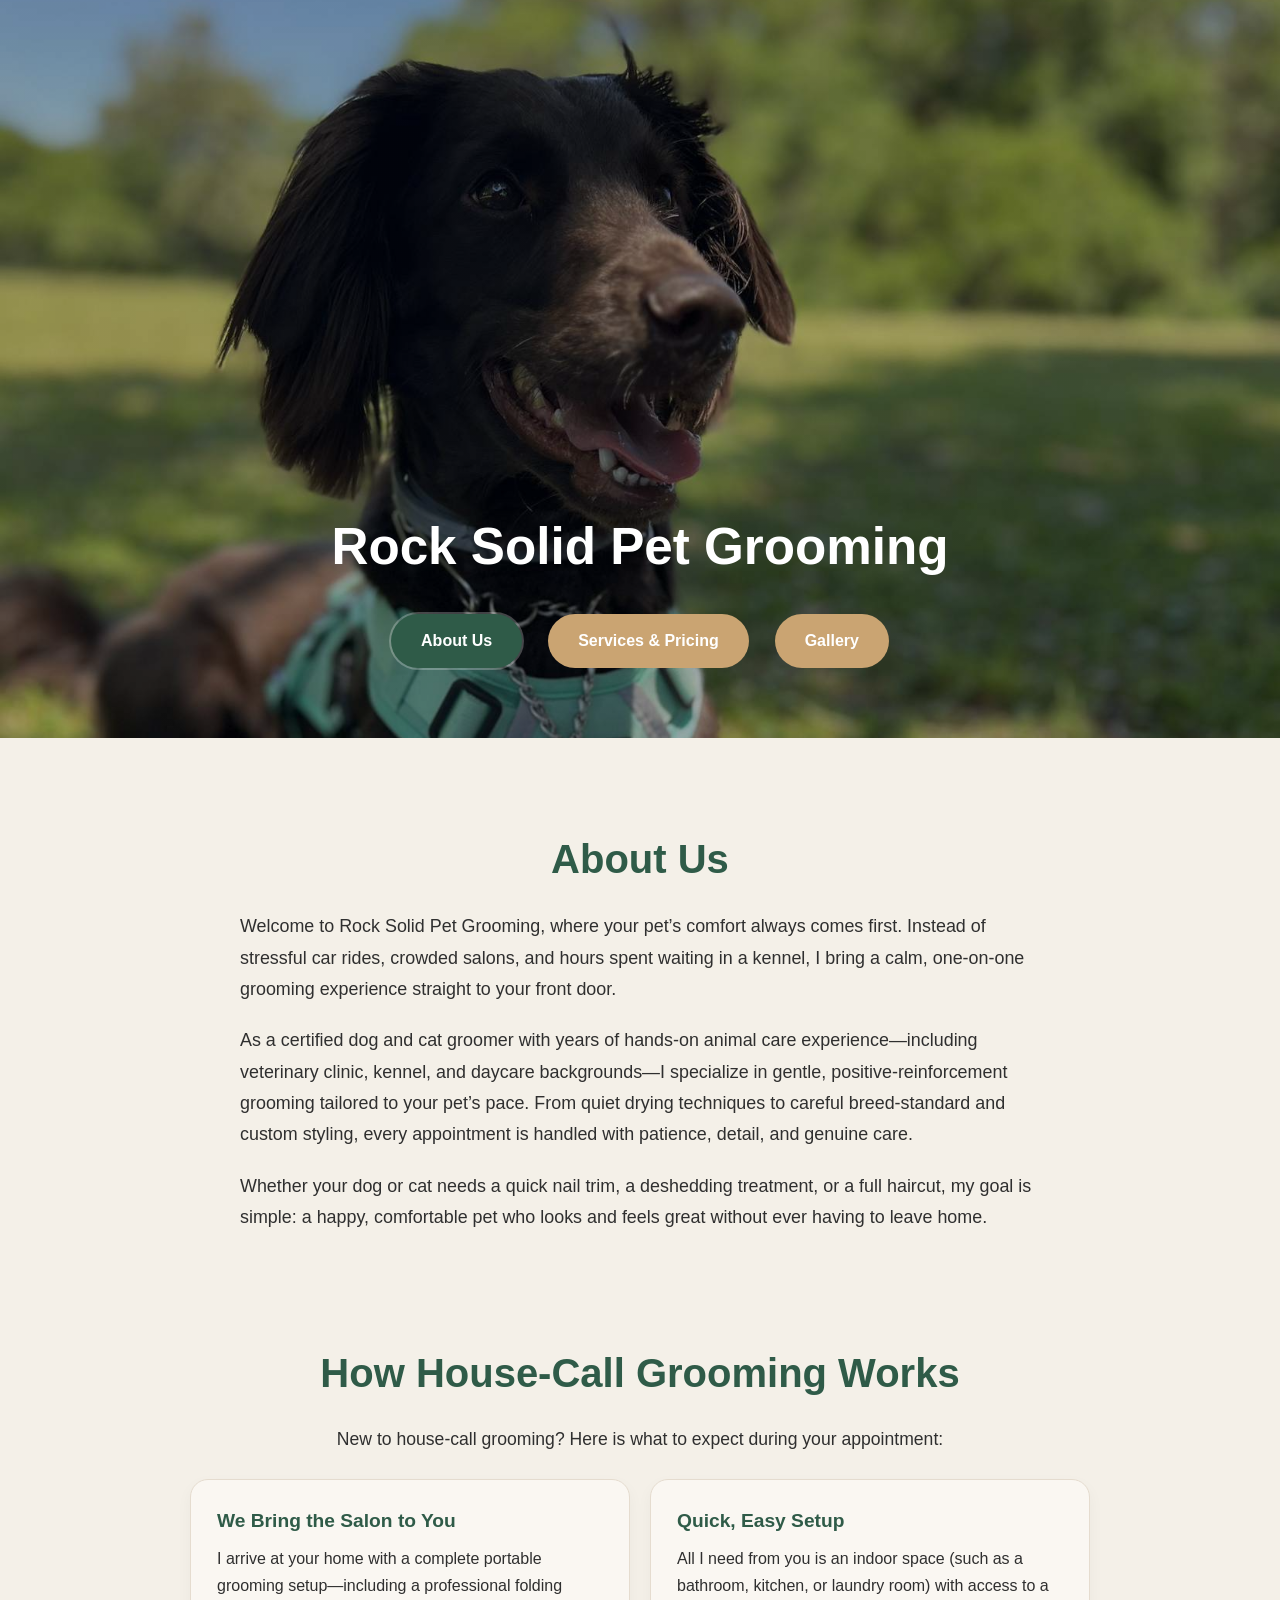
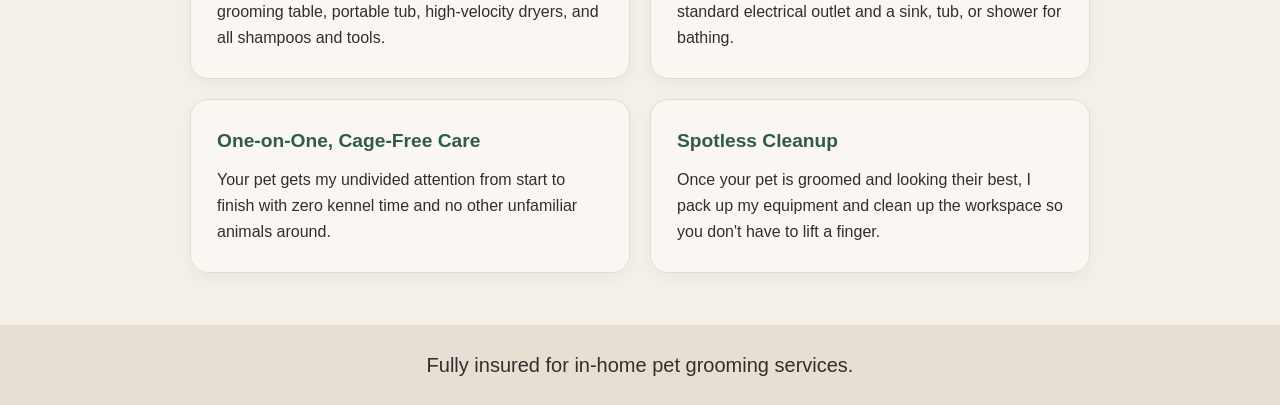
==== commit d3444be8: "Remove Contact navigation and update index.html" ====
--- a/index.html
+++ b/index.html
@@ -16,7 +16,6 @@
         <a href="#about" class="hero-btn is-active" aria-current="page">About Us</a>
         <a href="price_page.html" class="hero-btn">Services &amp; Pricing</a>
         <a href="gallery.html" class="hero-btn">Gallery</a>
-        <a href="contact.html" class="hero-btn">Contact</a>
       </div>
     </div>
   </header>
@@ -51,14 +50,6 @@
         </article>
       </div>
     </section>
-
-    <section class="about-contact" aria-labelledby="about-contact-title">
-      <h2 id="about-contact-title">Get in Touch</h2>
-      <p>Call, text, or email to book an appointment or ask about the right service for your pet.</p>
-      <p><strong>Phone:</strong> <a href="tel:9106200097">(910) 620-0097</a></p>
-      <p><strong>Email:</strong> <a href="mailto:rocksolidpetgrooming@gmail.com">rocksolidpetgrooming@gmail.com</a></p>
-      <p><a class="hero-button" href="https://clients.tryteddy.com/rock_solid_pet_grooming_llc/">Book Online</a></p>
-    </section>
   </main>
 
   <section class="footer-strip footer-simple">
--- a/styles.css
+++ b/styles.css
@@ -658,3 +658,123 @@
     font-size: 1rem;
   }
 }
+
+
+/* ABOUT CONTENT AND HOUSE-CALL INSTRUCTIONS */
+#about.about-content {
+  padding: 56px 24px 24px;
+}
+#about.about-content p {
+  max-width: 800px;
+  font-size: 1.12rem;
+  line-height: 1.75;
+  margin: 0 auto 20px;
+}
+.house-call-section, .about-contact {
+  padding: 30px 24px 52px;
+}
+.house-call-intro, .about-contact > p {
+  max-width: 800px;
+  margin: 0 auto 22px;
+  text-align: center;
+  font-size: 1.1rem;
+  line-height: 1.7;
+}
+.house-call-grid {
+  display: grid;
+  grid-template-columns: repeat(2, minmax(0, 1fr));
+  gap: 20px;
+  max-width: 900px;
+  margin: 24px auto 0;
+}
+.house-call-card {
+  padding: 26px;
+  background: #faf7f2;
+  border: 1px solid #e5dccf;
+  border-radius: 18px;
+  box-shadow: 0 6px 16px rgba(0,0,0,.04);
+}
+.house-call-card h3 { margin: 0 0 10px; color: #2f5b48; font-size: 1.2rem; }
+.house-call-card p { margin: 0; line-height: 1.65; }
+.about-contact {
+  margin-top: 10px;
+  padding-top: 24px;
+  padding-bottom: 64px;
+}
+.about-contact a:not(.hero-button) {
+  color: #2f5b48;
+  font-weight: 700;
+  overflow-wrap: anywhere;
+}
+.about-contact .hero-button { min-height: 48px; display: inline-flex; align-items: center; }
+
+/* NATIVE TEXT SERVICE AND PRICING TABLES */
+.pricing-page { padding: 42px 24px 80px; }
+.pricing-page .pricing-section {
+  max-width: 1100px;
+  margin: 0 auto 38px;
+  padding: 0;
+}
+.pricing-page .pricing-section h2 {
+  font-size: clamp(1.65rem, 3vw, 2.25rem);
+  margin: 0 0 16px;
+}
+.pricing-page .pricing-section h3 { color: #2f5b48; }
+.pricing-page .pricing-list-section {
+  background: #faf7f2;
+  border: 1px solid #e5dccf;
+  border-radius: 18px;
+  padding: 26px 28px;
+}
+.pricing-page .pricing-list-section h3 { margin-bottom: 4px; }
+.pricing-page .pricing-list-section p { max-width: 850px; margin: 0 0 18px; }
+.package-grid {
+  display: grid;
+  grid-template-columns: repeat(3, minmax(0, 1fr));
+  gap: 20px;
+}
+.package-card {
+  min-width: 0;
+  padding: 22px 18px;
+  background: #faf7f2;
+  border: 1px solid #e5dccf;
+  border-radius: 18px;
+}
+.package-card h3 { margin: 0 0 12px; font-size: 1.27rem; }
+.package-description { min-height: 112px; margin: 0 0 16px; font-size: .98rem; }
+.price-table { width: 100%; border-collapse: collapse; font-size: 1rem; }
+.price-table tr:nth-child(odd) { background: #f3ede6; }
+.price-table th, .price-table td { padding: 10px 9px; text-align: left; vertical-align: top; }
+.price-table th { font-weight: 400; overflow-wrap: anywhere; }
+.price-table td { text-align: right; white-space: nowrap; font-weight: 700; color: #2f5b48; }
+.pricing-disclaimer {
+  padding: 24px 28px !important;
+  border-left: 4px solid #2f5b48;
+  background: #f0e9de;
+  border-radius: 10px;
+}
+.pricing-disclaimer h2 { font-size: 1.45rem !important; text-align: left; }
+.pricing-disclaimer p { margin: 0; line-height: 1.75; }
+.pricing-disclaimer .pricing-action { margin-top: 22px; }
+.pricing-action .hero-button { min-height: 48px; display: inline-flex; align-items: center; }
+
+@media (max-width: 850px) {
+  .package-grid { grid-template-columns: 1fr; max-width: 650px; margin: 0 auto; }
+  .package-description { min-height: 0; }
+}
+@media (max-width: 700px) {
+  .house-call-grid { grid-template-columns: 1fr; }
+  .house-call-card { padding: 22px 20px; }
+  #about.about-content { padding-top: 36px; }
+  #about.about-content p { font-size: 1.06rem; }
+  .pricing-page { padding: 30px 16px 60px; }
+  .pricing-page .pricing-list-section { padding: 22px 16px; }
+  .price-table th, .price-table td { padding: 10px 7px; }
+}
+@media (max-width: 440px) {
+  .about-contact .hero-button, .pricing-action .hero-button { width: 100%; justify-content: center; }
+}
+
+/* GALLERY PHOTO LOADING: placeholders remain until image files are uploaded */
+.gallery-tile { position: relative; }
+.gallery-tile > img { position: absolute; inset: 0; z-index: 1; }
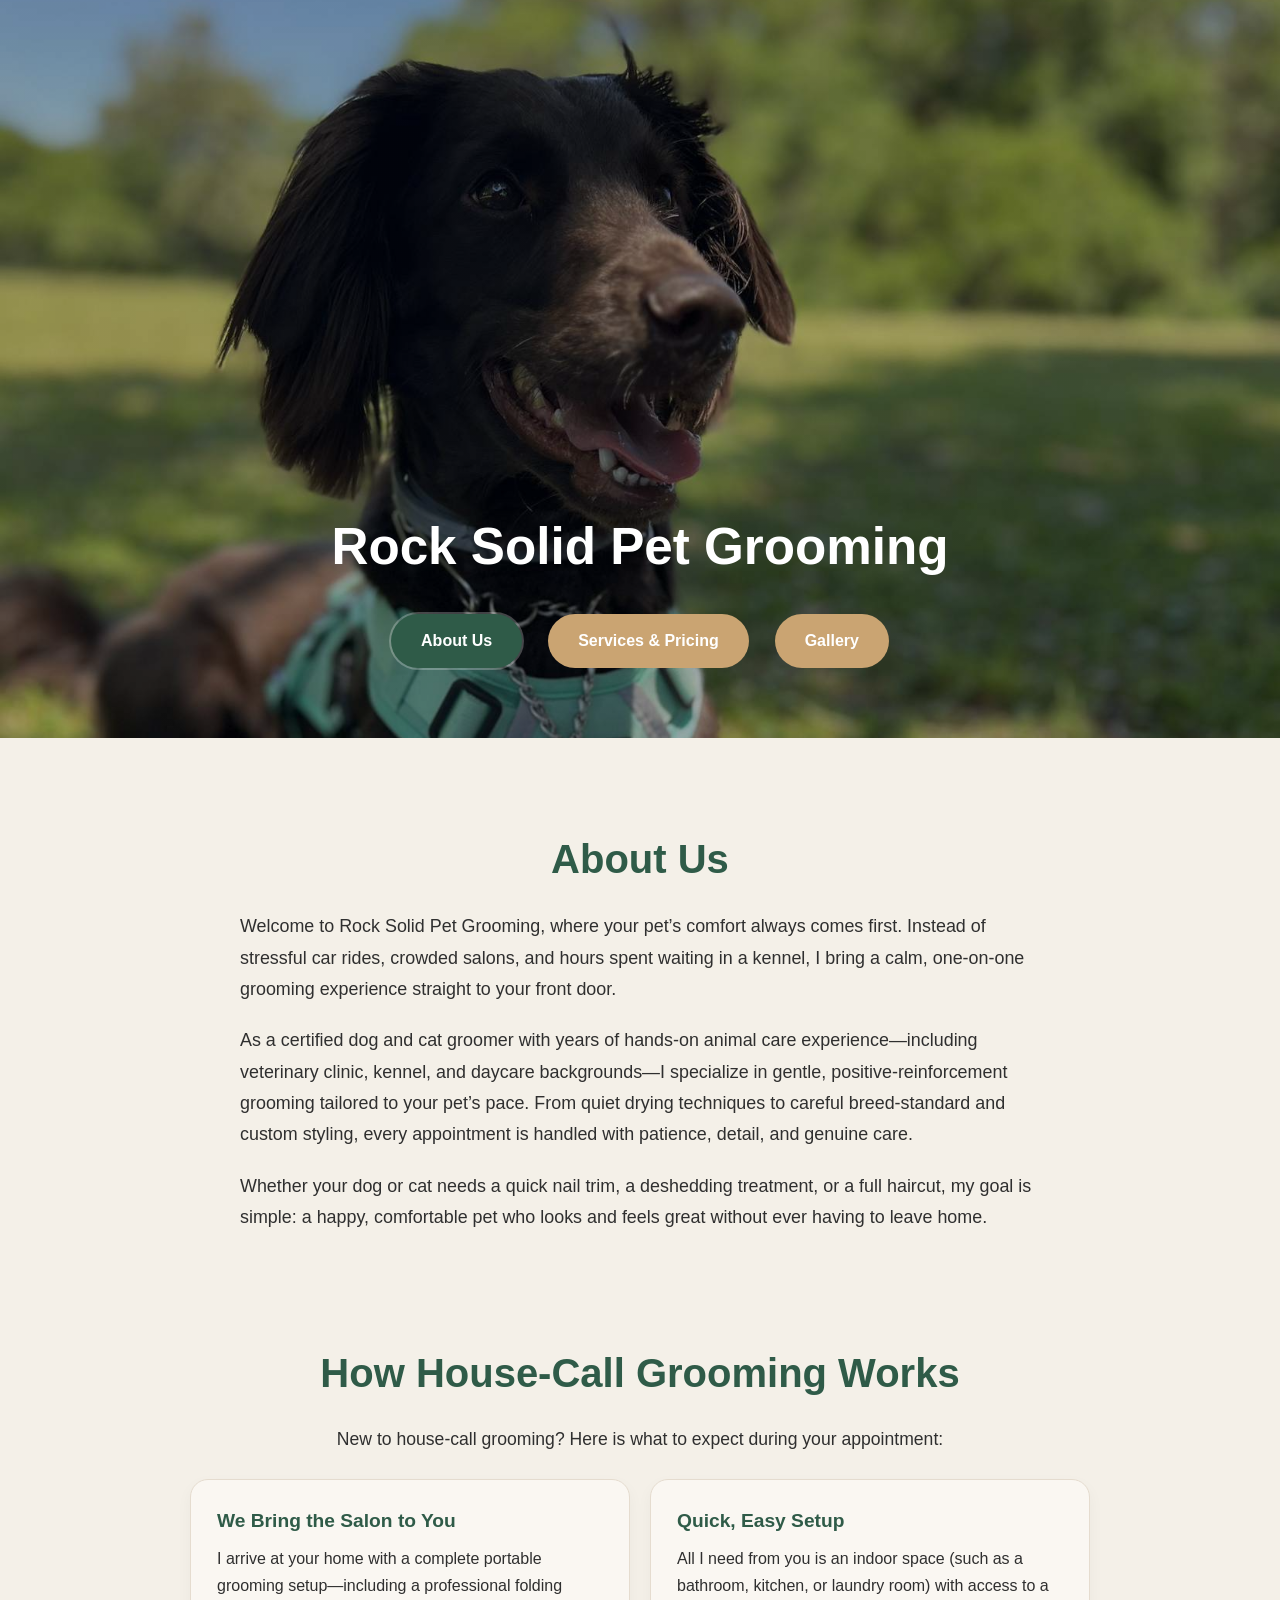
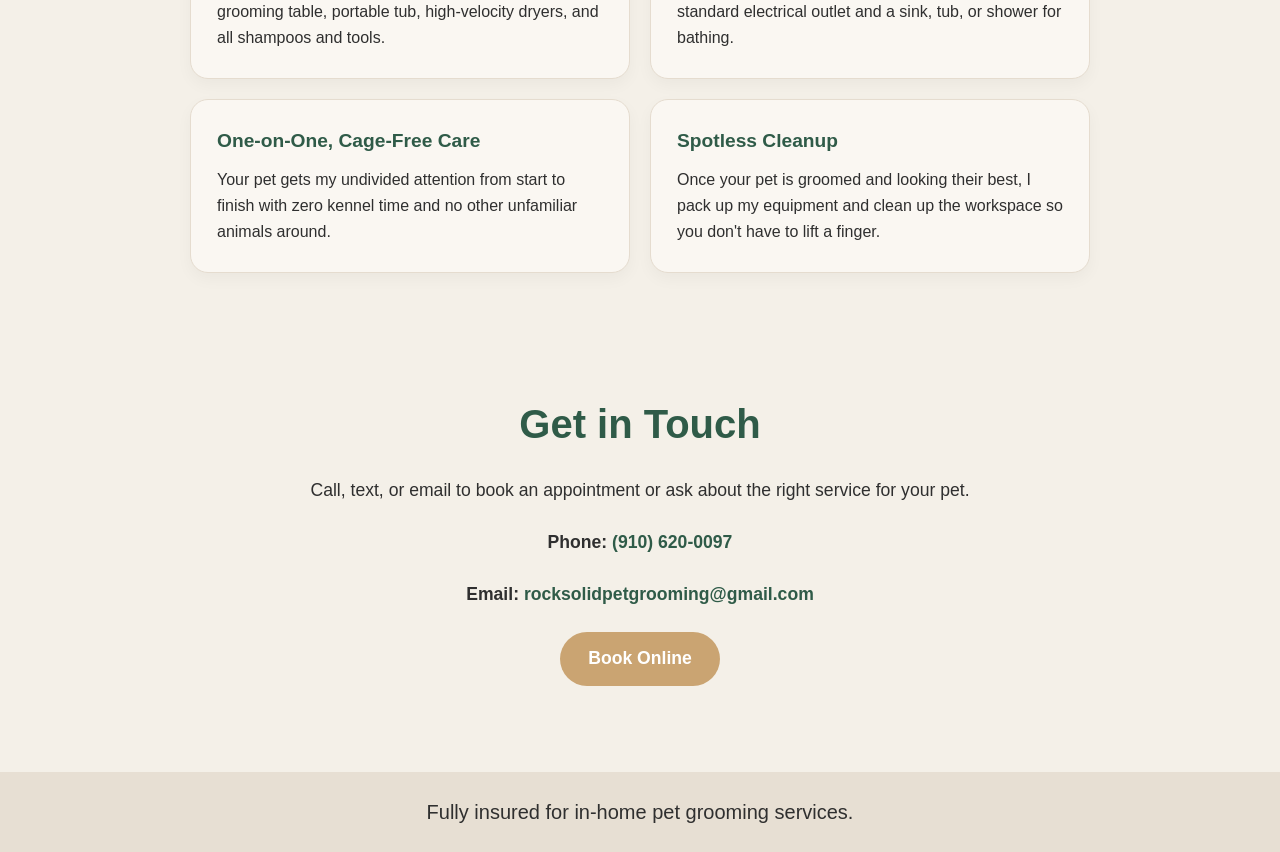
==== commit 408eb881: "Restore Get in Touch section on About Us without Contact navigation" ====
--- a/index.html
+++ b/index.html
@@ -50,6 +50,13 @@
         </article>
       </div>
     </section>
+    <section class="about-contact" aria-labelledby="about-contact-title">
+      <h2 id="about-contact-title">Get in Touch</h2>
+      <p>Call, text, or email to book an appointment or ask about the right service for your pet.</p>
+      <p><strong>Phone:</strong> <a href="tel:9106200097">(910) 620-0097</a></p>
+      <p><strong>Email:</strong> <a href="mailto:rocksolidpetgrooming@gmail.com">rocksolidpetgrooming@gmail.com</a></p>
+      <p><a class="hero-button" href="https://clients.tryteddy.com/rock_solid_pet_grooming_llc/">Book Online</a></p>
+    </section>
   </main>
 
   <section class="footer-strip footer-simple">
